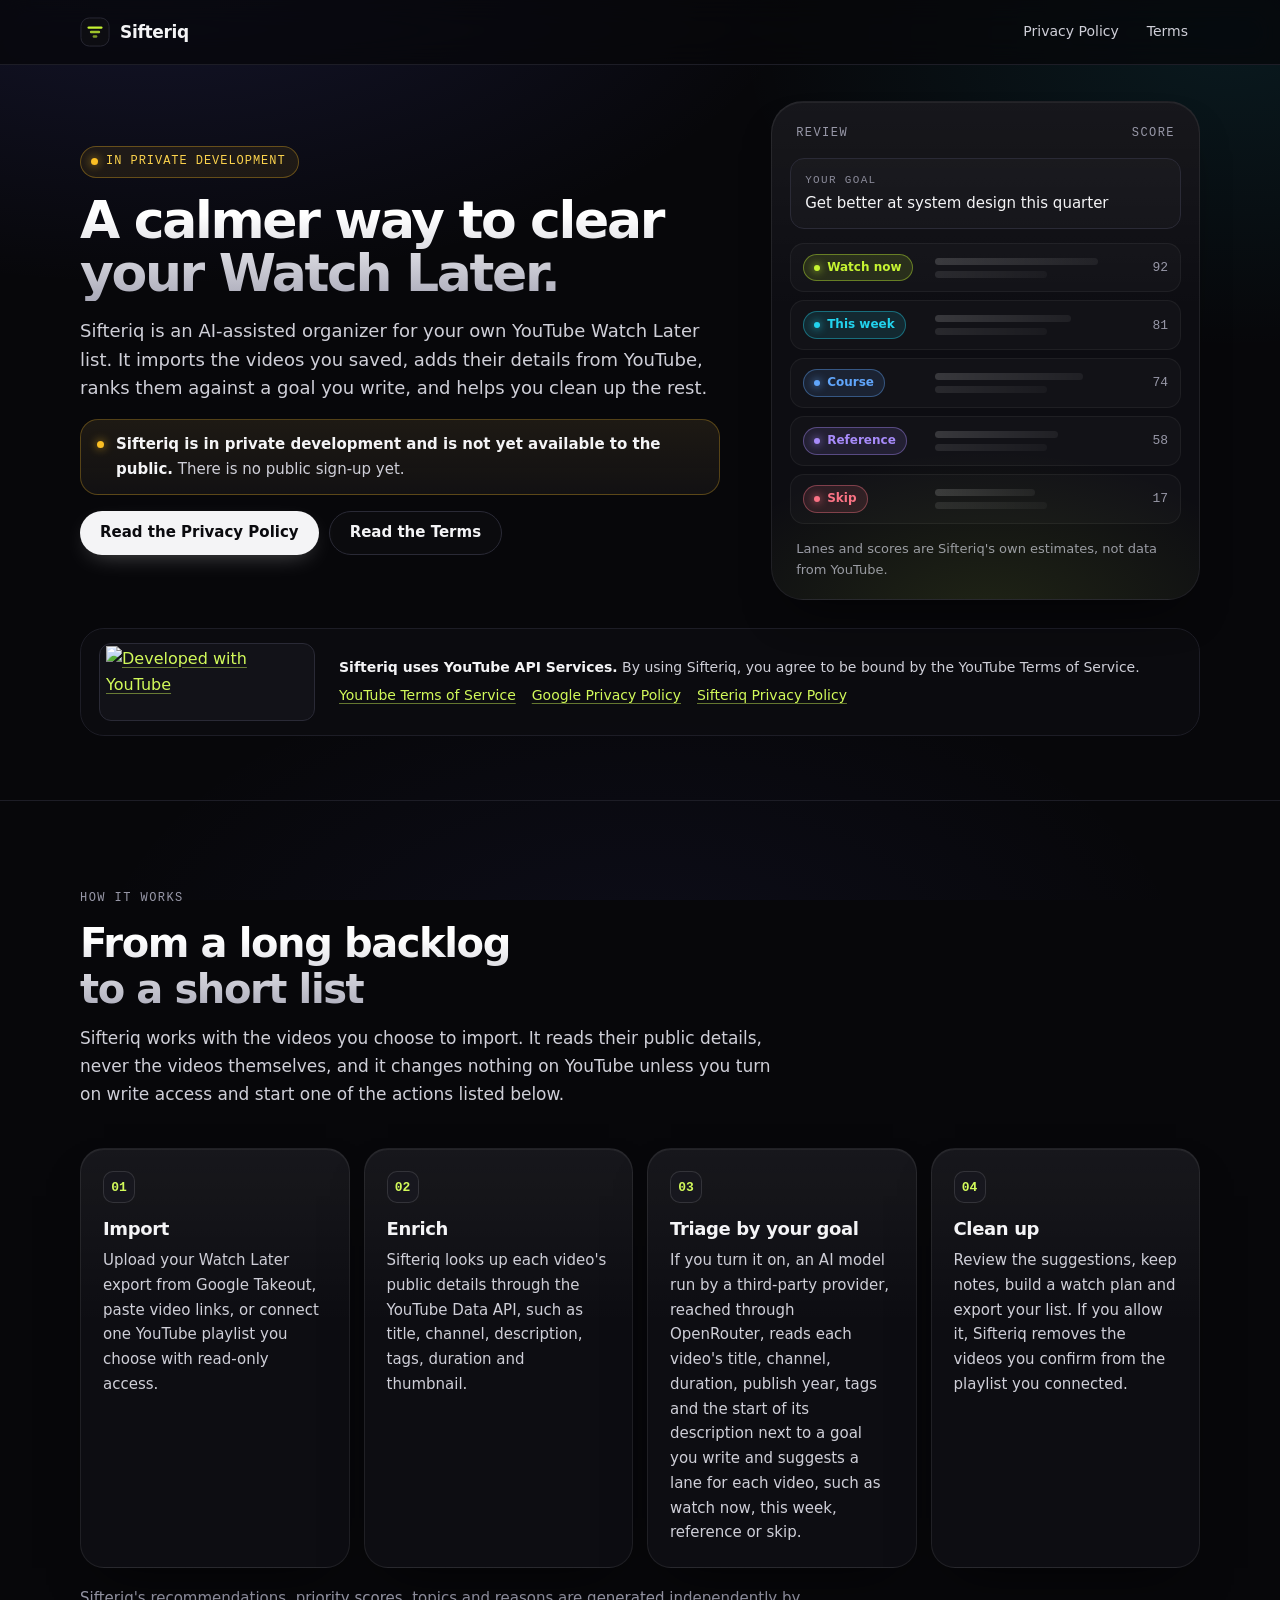
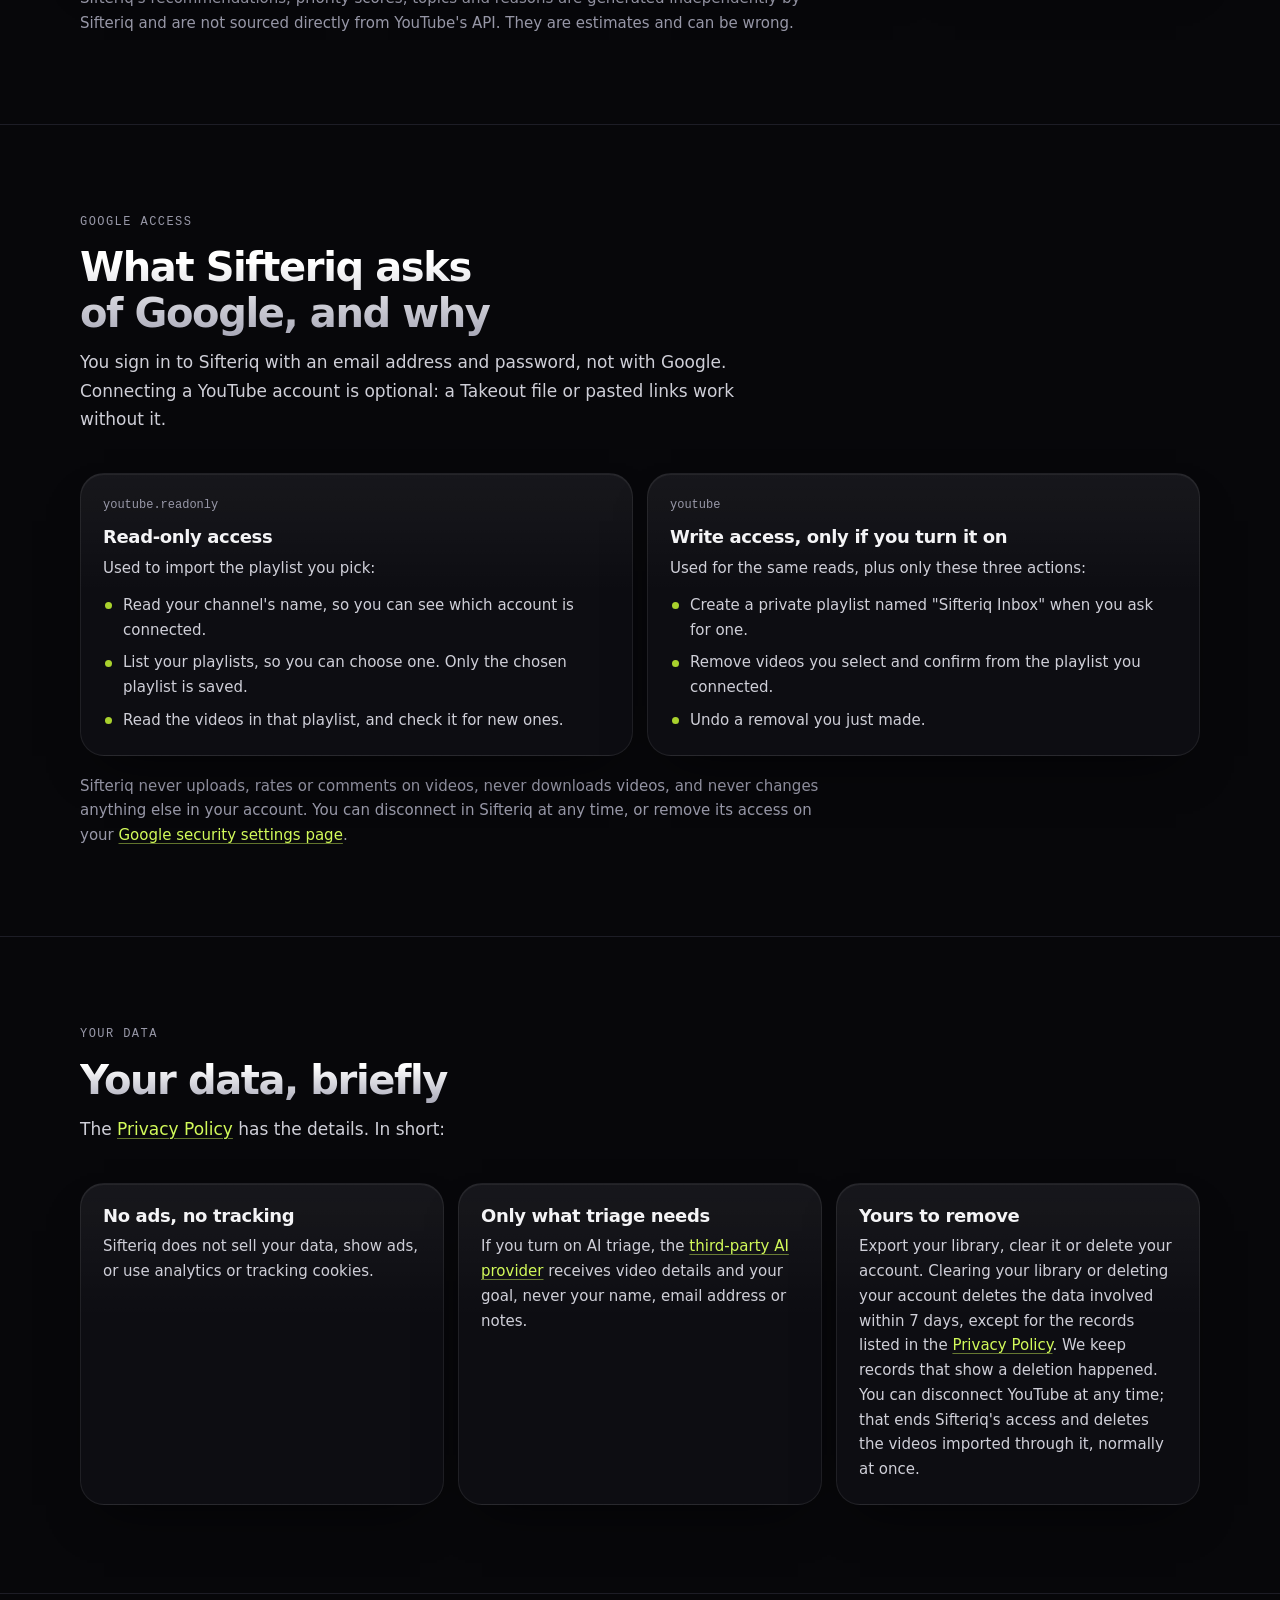
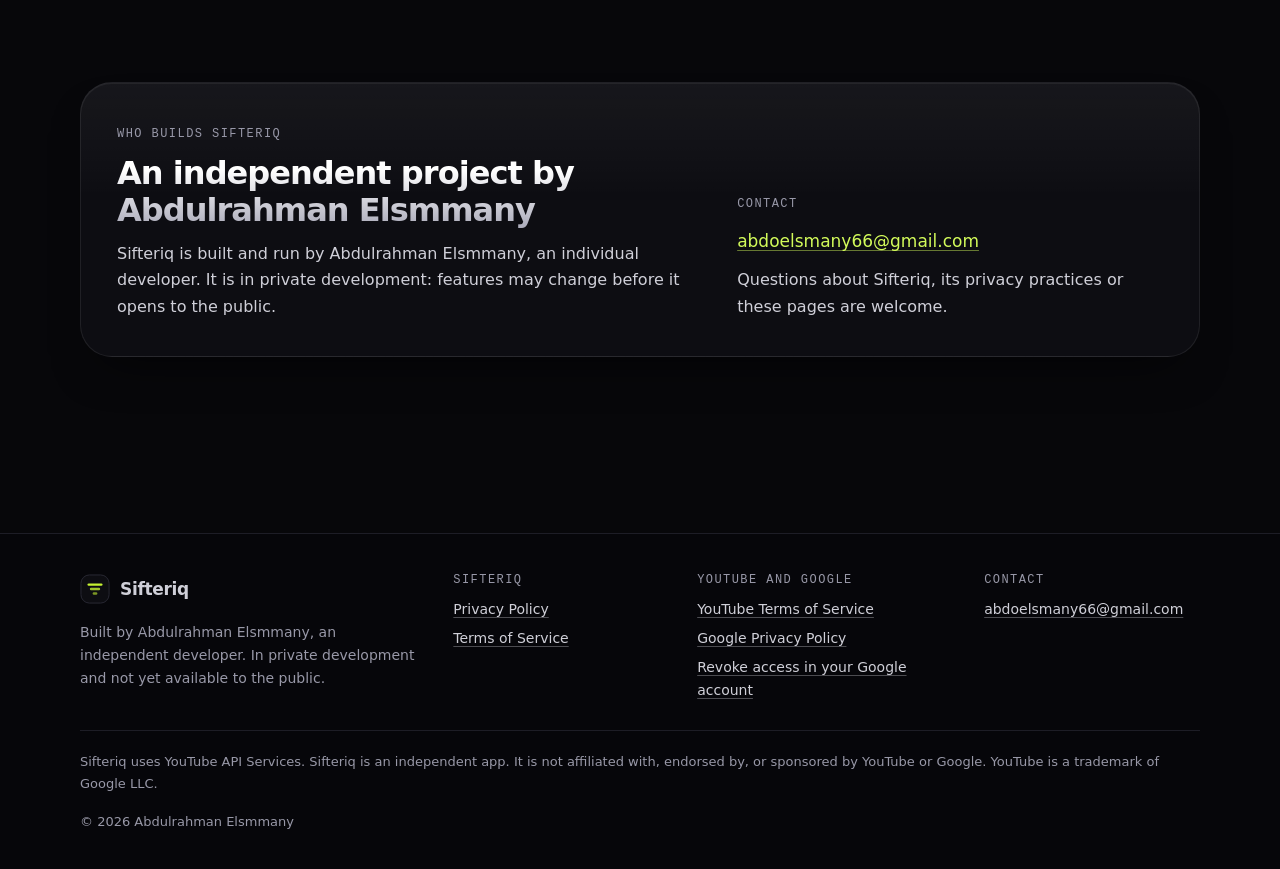
==== index.html @ 2efe9b16 "Add Sifteriq homepage, privacy policy and terms" ====
<!doctype html>
<!-- Not legal advice; reviewed against YouTube API Services Developer Policies on 2026-10-08 -->
<html lang="en">
<head>
  <meta charset="utf-8">
  <meta name="viewport" content="width=device-width, initial-scale=1">
  <meta http-equiv="Content-Security-Policy" content="default-src 'none'; style-src 'self'; img-src 'self' data: https://developers.google.com; base-uri 'none'; form-action 'none'">
  <title>Sifteriq</title>
  <meta name="description" content="Sifteriq is an AI-assisted organizer for your own YouTube Watch Later list. It is in private development and not yet available to the public.">
  <meta name="color-scheme" content="dark">
  <meta name="theme-color" content="#07070a">
  <link rel="canonical" href="https://abdulrahman-elsmmany.github.io/sifteriq-site/">
  <link rel="icon" href="data:image/svg+xml,%3Csvg xmlns='http://www.w3.org/2000/svg' viewBox='0 0 32 32'%3E%3Crect x='1' y='1' width='30' height='30' rx='9' fill='%230d0d12' stroke='%232a2a36'/%3E%3Crect x='8' y='10' width='16' height='2.6' rx='1.3' fill='%23c6f432'/%3E%3Crect x='10.5' y='14.7' width='11' height='2.6' rx='1.3' fill='%23c6f432' fill-opacity='.8'/%3E%3Crect x='13.5' y='19.4' width='5' height='2.6' rx='1.3' fill='%23c6f432' fill-opacity='.6'/%3E%3C/svg%3E">
  <link rel="stylesheet" href="styles.css">
</head>
<body>
  <a class="skip-link" href="#main">Skip to content</a>

  <header class="site-header">
    <div class="wrap">
      <a class="brand" href="./" aria-label="Sifteriq home">
        <svg viewBox="0 0 32 32" aria-hidden="true" focusable="false">
          <rect x="1" y="1" width="30" height="30" rx="9" fill="#0d0d12" stroke="#2a2a36"/>
          <rect x="8" y="10" width="16" height="2.6" rx="1.3" fill="#c6f432"/>
          <rect x="10.5" y="14.7" width="11" height="2.6" rx="1.3" fill="#c6f432" fill-opacity=".8"/>
          <rect x="13.5" y="19.4" width="5" height="2.6" rx="1.3" fill="#c6f432" fill-opacity=".6"/>
        </svg>
        <span class="brand-name">Sifteriq</span>
      </a>
      <nav class="site-nav" aria-label="Main">
        <ul>
          <li><a href="privacy.html">Privacy Policy</a></li>
          <li><a href="terms.html">Terms</a></li>
        </ul>
      </nav>
    </div>
  </header>

  <main id="main">
    <section class="hero" aria-labelledby="hero-title">
      <div class="wrap hero-grid">
        <div class="hero-copy">
          <span class="status-pill"><span class="dot" aria-hidden="true"></span>In private development</span>
          <h1 id="hero-title" class="text-fade">A calmer way to clear your Watch Later.</h1>
          <p class="lead">Sifteriq is an AI-assisted organizer for your own YouTube Watch Later list. It imports the videos you saved, adds their details from YouTube, ranks them against a goal you write, and helps you clean up the rest.</p>
          <div class="callout" role="note">
            <span class="dot" aria-hidden="true"></span>
            <p><strong>Sifteriq is in private development and is not yet available to the public.</strong> There is no public sign-up yet.</p>
          </div>
          <div class="btn-row">
            <a class="btn btn-primary" href="privacy.html">Read the Privacy Policy</a>
            <a class="btn btn-ghost" href="terms.html">Read the Terms</a>
          </div>
        </div>

        <div class="preview glass" role="img" aria-label="Illustration: saved videos sorted into lanes such as Watch now, This week, Course, Reference and Skip, each with a score from Sifteriq.">
          <div class="preview-head">
            <span class="eyebrow">Review</span>
            <span class="eyebrow">Score</span>
          </div>
          <p class="preview-goal">
            <span class="preview-goal-label">Your goal</span>
            <span class="preview-goal-text">Get better at system design this quarter</span>
          </p>
          <ul class="preview-rows">
            <li class="preview-row"><span class="lane lane-now">Watch now</span><span class="bars w-90"><span></span><span></span></span><span class="score">92</span></li>
            <li class="preview-row"><span class="lane lane-week">This week</span><span class="bars w-75"><span></span><span></span></span><span class="score">81</span></li>
            <li class="preview-row"><span class="lane lane-course">Course</span><span class="bars w-82"><span></span><span></span></span><span class="score">74</span></li>
            <li class="preview-row"><span class="lane lane-reference">Reference</span><span class="bars w-68"><span></span><span></span></span><span class="score">58</span></li>
            <li class="preview-row"><span class="lane lane-skip">Skip</span><span class="bars w-55"><span></span><span></span></span><span class="score">17</span></li>
          </ul>
          <p class="preview-note">Lanes and scores are Sifteriq's own estimates, not data from YouTube.</p>
        </div>
      </div>
    </section>

    <section class="attribution" aria-labelledby="attribution-title">
      <div class="wrap">
        <div class="attribution-inner">
          <a class="badge-link" href="https://www.youtube.com/">
            <img src="https://developers.google.com/static/youtube/images/developed-with-youtube-sentence-case-light.png" alt="Developed with YouTube" width="202" height="72" referrerpolicy="no-referrer" decoding="async">
          </a>
          <div class="attribution-copy">
            <h2 id="attribution-title" class="visually-hidden">YouTube API Services</h2>
            <p><strong>Sifteriq uses YouTube API Services.</strong> By using Sifteriq, you agree to be bound by the YouTube Terms of Service.</p>
            <ul class="attribution-links">
              <li><a href="https://www.youtube.com/t/terms">YouTube Terms of Service</a></li>
              <li><a href="http://www.google.com/policies/privacy">Google Privacy Policy</a></li>
              <li><a href="privacy.html">Sifteriq Privacy Policy</a></li>
            </ul>
          </div>
        </div>
      </div>
    </section>

    <section class="section" id="how" aria-labelledby="how-title">
      <div class="wrap">
        <div class="section-head">
          <span class="eyebrow">How it works</span>
          <h2 id="how-title" class="text-fade">From a long backlog to a short list</h2>
          <p>Sifteriq works with the videos you choose to import. It reads their public details, never the videos themselves, and it changes nothing on YouTube unless you turn on write access and start one of the actions listed below.</p>
        </div>
        <ol class="grid-4">
          <li class="card glass">
            <span class="step-num" aria-hidden="true">01</span>
            <h3>Import</h3>
            <p>Upload your Watch Later export from Google Takeout, paste video links, or connect one YouTube playlist you choose with read-only access.</p>
          </li>
          <li class="card glass">
            <span class="step-num" aria-hidden="true">02</span>
            <h3>Enrich</h3>
            <p>Sifteriq looks up each video's public details through the YouTube Data API, such as title, channel, description, tags, duration and thumbnail.</p>
          </li>
          <li class="card glass">
            <span class="step-num" aria-hidden="true">03</span>
            <h3>Triage by your goal</h3>
            <p>If you turn it on, an AI model run by a third-party provider, reached through OpenRouter, reads each video's title, channel, duration, publish year, tags and the start of its description next to a goal you write and suggests a lane for each video, such as watch now, this week, reference or skip.</p>
          </li>
          <li class="card glass">
            <span class="step-num" aria-hidden="true">04</span>
            <h3>Clean up</h3>
            <p>Review the suggestions, keep notes, build a watch plan and export your list. If you allow it, Sifteriq removes the videos you confirm from the playlist you connected.</p>
          </li>
        </ol>
        <p class="note">Sifteriq's recommendations, priority scores, topics and reasons are generated independently by Sifteriq and are not sourced directly from YouTube's API. They are estimates and can be wrong.</p>
      </div>
    </section>

    <section class="section" id="google" aria-labelledby="google-title">
      <div class="wrap">
        <div class="section-head">
          <span class="eyebrow">Google access</span>
          <h2 id="google-title" class="text-fade">What Sifteriq asks of Google, and why</h2>
          <p>You sign in to Sifteriq with an email address and password, not with Google. Connecting a YouTube account is optional: a Takeout file or pasted links work without it.</p>
        </div>
        <ul class="grid-2">
          <li class="card glass">
            <span class="scope">youtube.readonly</span>
            <h3>Read-only access</h3>
            <p>Used to import the playlist you pick:</p>
            <ul class="tick-list">
              <li>Read your channel's name, so you can see which account is connected.</li>
              <li>List your playlists, so you can choose one. Only the chosen playlist is saved.</li>
              <li>Read the videos in that playlist, and check it for new ones.</li>
            </ul>
          </li>
          <li class="card glass">
            <span class="scope">youtube</span>
            <h3>Write access, only if you turn it on</h3>
            <p>Used for the same reads, plus only these three actions:</p>
            <ul class="tick-list">
              <li>Create a private playlist named "Sifteriq Inbox" when you ask for one.</li>
              <li>Remove videos you select and confirm from the playlist you connected.</li>
              <li>Undo a removal you just made.</li>
            </ul>
          </li>
        </ul>
        <p class="note">Sifteriq never uploads, rates or comments on videos, never downloads videos, and never changes anything else in your account. You can disconnect in Sifteriq at any time, or remove its access on your <a href="https://security.google.com/settings/security/permissions">Google security settings page</a>.</p>
      </div>
    </section>

    <section class="section" id="data" aria-labelledby="data-title">
      <div class="wrap">
        <div class="section-head">
          <span class="eyebrow">Your data</span>
          <h2 id="data-title" class="text-fade">Your data, briefly</h2>
          <p>The <a href="privacy.html">Privacy Policy</a> has the details. In short:</p>
        </div>
        <ul class="grid-3">
          <li class="card glass">
            <h3>No ads, no tracking</h3>
            <p>Sifteriq does not sell your data, show ads, or use analytics or tracking cookies.</p>
          </li>
          <li class="card glass">
            <h3>Only what triage needs</h3>
            <p>If you turn on AI triage, the <a href="privacy.html#ai">third-party AI provider</a> receives video details and your goal, never your name, email address or notes.</p>
          </li>
          <li class="card glass">
            <h3>Yours to remove</h3>
            <p>Export your library, clear it or delete your account. Clearing your library or deleting your account deletes the data involved within 7 days, except for the records listed in the <a href="privacy.html#delete">Privacy Policy</a>. We keep records that show a deletion happened. You can disconnect YouTube at any time; that ends Sifteriq's access and deletes the videos imported through it, normally at once.</p>
          </li>
        </ul>
      </div>
    </section>

    <section class="section" id="about" aria-labelledby="about-title">
      <div class="wrap">
        <div class="about glass">
          <div>
            <span class="eyebrow">Who builds Sifteriq</span>
            <h2 id="about-title" class="text-fade">An independent project by Abdulrahman Elsmmany</h2>
            <p>Sifteriq is built and run by Abdulrahman Elsmmany, an individual developer. It is in private development: features may change before it opens to the public.</p>
          </div>
          <div>
            <p class="eyebrow">Contact</p>
            <p class="contact-line"><a href="mailto:abdoelsmany66@gmail.com">abdoelsmany66@gmail.com</a></p>
            <p>Questions about Sifteriq, its privacy practices or these pages are welcome.</p>
          </div>
        </div>
      </div>
    </section>
  </main>

  <footer class="site-footer">
    <div class="wrap">
      <div class="footer-grid">
        <div class="footer-brand">
          <a class="brand" href="./">
            <svg viewBox="0 0 32 32" aria-hidden="true" focusable="false">
              <rect x="1" y="1" width="30" height="30" rx="9" fill="#0d0d12" stroke="#2a2a36"/>
              <rect x="8" y="10" width="16" height="2.6" rx="1.3" fill="#c6f432"/>
              <rect x="10.5" y="14.7" width="11" height="2.6" rx="1.3" fill="#c6f432" fill-opacity=".8"/>
              <rect x="13.5" y="19.4" width="5" height="2.6" rx="1.3" fill="#c6f432" fill-opacity=".6"/>
            </svg>
            <span>Sifteriq</span>
          </a>
          <p>Built by Abdulrahman Elsmmany, an independent developer. In private development and not yet available to the public.</p>
        </div>
        <nav aria-labelledby="footer-sifteriq">
          <h2 id="footer-sifteriq">Sifteriq</h2>
          <ul>
            <li><a href="privacy.html">Privacy Policy</a></li>
            <li><a href="terms.html">Terms of Service</a></li>
          </ul>
        </nav>
        <nav aria-labelledby="footer-youtube">
          <h2 id="footer-youtube">YouTube and Google</h2>
          <ul>
            <li><a href="https://www.youtube.com/t/terms">YouTube Terms of Service</a></li>
            <li><a href="http://www.google.com/policies/privacy">Google Privacy Policy</a></li>
            <li><a href="https://security.google.com/settings/security/permissions">Revoke access in your Google account</a></li>
          </ul>
        </nav>
        <div>
          <h2>Contact</h2>
          <ul>
            <li><a href="mailto:abdoelsmany66@gmail.com">abdoelsmany66@gmail.com</a></li>
          </ul>
        </div>
      </div>
      <div class="footer-legal">
        <p>Sifteriq uses YouTube API Services. Sifteriq is an independent app. It is not affiliated with, endorsed by, or sponsored by YouTube or Google. YouTube is a trademark of Google LLC.</p>
        <p>&copy; 2026 Abdulrahman Elsmmany</p>
      </div>
    </div>
  </footer>
</body>
</html>
---- styles.css ----
/*
  Sifteriq public site. Dark only, matching the app's Obsidian visual system
  (docs/design/SIFTERIQ_VISUAL_SYSTEM.md in the app repo).
  System fonts only, so the site makes no third-party font requests.
*/

:root {
  color-scheme: dark;

  --bg: #07070a;
  --card: #0d0d12;
  --popover: #121218;
  --raised: #17171e;
  --hover: #1c1c25;

  --ink: #f4f4f6;
  --text: #cfcfd8;
  --muted: #9898a8;
  --faint: #8a8a99;

  --border: #1d1d26;
  --border-strong: #2a2a36;
  --edge: rgba(255, 255, 255, 0.08);
  --edge-strong: rgba(255, 255, 255, 0.12);

  --volt: #c6f432;
  --volt-text: #d2fa5a;
  --amber: #fbbf24;
  --cyan: #22d3ee;
  --cyan-text: #67e8f9;
  --blue: #60a5fa;
  --violet: #a78bfa;
  --pink: #f472b6;
  --rose: #fb7185;

  --radius-pill: 999px;
  --radius-input: 14px;
  --radius-tile: 18px;
  --radius-card: 24px;
  --radius-hero: 32px;

  --font-sans: ui-sans-serif, system-ui, -apple-system, "Segoe UI", Roboto, "Helvetica Neue", Arial, sans-serif;
  --font-mono: ui-monospace, "SF Mono", "Cascadia Mono", "Cascadia Code", Menlo, Consolas, "Liberation Mono", monospace;

  --gutter: clamp(16px, 4vw, 32px);
  --header-h: 64px;
  --shadow-card: inset 0 1px 0 rgba(255, 255, 255, 0.06), 0 24px 48px -24px rgba(0, 0, 0, 0.7);
}

*,
*::before,
*::after {
  box-sizing: border-box;
}

html {
  background: var(--bg);
  -webkit-text-size-adjust: 100%;
  text-size-adjust: 100%;
  scroll-padding-top: calc(var(--header-h) + 24px);
}

/* body stays transparent: an opaque body background would paint over the
   ambient light below, which sits at z-index -1 behind body's own box. */
body {
  margin: 0;
  min-height: 100vh;
  color: var(--text);
  font-family: var(--font-sans);
  font-size: 1rem;
  line-height: 1.65;
  overflow-x: hidden;
  overflow-wrap: break-word;
  -webkit-font-smoothing: antialiased;
  -moz-osx-font-smoothing: grayscale;
}

/* Still ambient light, as in the app's workspace atmosphere. It never moves. */
body::before {
  content: "";
  position: fixed;
  inset: 0;
  z-index: -1;
  pointer-events: none;
  background:
    radial-gradient(60rem 32rem at 12% -8%, rgba(99, 102, 241, 0.16), transparent 70%),
    radial-gradient(44rem 28rem at 96% 4%, rgba(34, 211, 238, 0.09), transparent 70%),
    radial-gradient(50rem 30rem at 50% 110%, rgba(99, 102, 241, 0.07), transparent 70%),
    var(--bg);
}

img,
svg {
  display: block;
  max-width: 100%;
}

a {
  color: var(--volt-text);
  text-decoration: underline;
  text-decoration-thickness: 1px;
  text-underline-offset: 3px;
  text-decoration-color: rgba(210, 250, 90, 0.45);
  overflow-wrap: anywhere;
}

a:hover {
  text-decoration-color: currentColor;
}

:focus-visible {
  outline: 2px solid var(--volt);
  outline-offset: 3px;
  border-radius: 6px;
}

h1,
h2,
h3,
h4 {
  color: var(--ink);
  font-weight: 600;
  line-height: 1.15;
  margin: 0;
  text-wrap: balance;
}

p,
ul,
ol,
dl {
  margin: 0;
}

p + p,
p + ul,
ul + p,
p + ol,
ol + p {
  margin-top: 0.85em;
}

code {
  font-family: var(--font-mono);
  font-size: 0.86em;
  color: var(--ink);
  background: var(--raised);
  border: 1px solid var(--border-strong);
  border-radius: 6px;
  padding: 0.05em 0.4em;
  overflow-wrap: anywhere;
}

strong {
  color: var(--ink);
  font-weight: 600;
}

.wrap {
  width: min(100% - 2 * var(--gutter), 1120px);
  margin-inline: auto;
}

.visually-hidden {
  position: absolute !important;
  width: 1px;
  height: 1px;
  padding: 0;
  margin: -1px;
  overflow: hidden;
  clip: rect(0 0 0 0);
  white-space: nowrap;
  border: 0;
}

.skip-link {
  position: absolute;
  left: var(--gutter);
  top: -100px;
  z-index: 100;
  padding: 10px 16px;
  border-radius: var(--radius-pill);
  background: var(--ink);
  color: var(--bg);
  font-weight: 600;
  text-decoration: none;
}

.skip-link:focus {
  top: 12px;
}

/* ---------- Header ---------- */

.site-header {
  position: sticky;
  top: 0;
  z-index: 50;
  background: rgba(7, 7, 10, 0.78);
  -webkit-backdrop-filter: blur(14px) saturate(140%);
  backdrop-filter: blur(14px) saturate(140%);
  border-bottom: 1px solid var(--border);
}

.site-header .wrap {
  display: flex;
  align-items: center;
  justify-content: space-between;
  gap: 12px;
  min-height: var(--header-h);
}

.brand {
  display: inline-flex;
  align-items: center;
  gap: 10px;
  color: var(--ink);
  font-weight: 600;
  font-size: 1.0625rem;
  letter-spacing: -0.02em;
  text-decoration: none;
  flex-shrink: 0;
}

.brand svg {
  width: 30px;
  height: 30px;
}

.site-nav ul {
  display: flex;
  align-items: center;
  gap: 4px;
  list-style: none;
  padding: 0;
}

.site-nav a {
  display: inline-flex;
  align-items: center;
  min-height: 40px;
  padding: 0 12px;
  border-radius: var(--radius-pill);
  color: var(--text);
  font-size: 0.875rem;
  font-weight: 500;
  text-decoration: none;
  white-space: nowrap;
  overflow-wrap: normal;
}

.site-nav a:hover {
  color: var(--ink);
  background: var(--raised);
}

.site-nav a[aria-current="page"] {
  color: var(--ink);
  background: var(--raised);
  box-shadow: inset 0 0 0 1px var(--edge-strong);
}

@media (max-width: 380px) {
  .brand-name {
    font-size: 1rem;
  }

  .site-nav a {
    padding: 0 9px;
    font-size: 0.8125rem;
  }
}

/* ---------- Shared pieces ---------- */

.eyebrow {
  font-family: var(--font-mono);
  font-size: 0.75rem;
  font-weight: 500;
  letter-spacing: 0.12em;
  text-transform: uppercase;
  color: var(--muted);
}

.text-fade {
  background: linear-gradient(180deg, #ffffff 20%, #a9a9b8 100%);
  -webkit-background-clip: text;
  background-clip: text;
  color: transparent;
}

.glass {
  position: relative;
  background:
    linear-gradient(180deg, rgba(255, 255, 255, 0.045), rgba(255, 255, 255, 0) 42%),
    var(--card);
  border: 1px solid var(--edge);
  border-radius: var(--radius-card);
  box-shadow: var(--shadow-card);
}

.status-pill {
  display: inline-flex;
  align-items: center;
  gap: 8px;
  padding: 5px 12px 5px 10px;
  border-radius: var(--radius-pill);
  border: 1px solid rgba(251, 191, 36, 0.32);
  background: rgba(251, 191, 36, 0.08);
  color: #fcd34d;
  font-family: var(--font-mono);
  font-size: 0.75rem;
  font-weight: 500;
  letter-spacing: 0.08em;
  text-transform: uppercase;
}

.dot {
  width: 7px;
  height: 7px;
  border-radius: 50%;
  background: var(--amber);
  box-shadow: 0 0 10px rgba(251, 191, 36, 0.8);
  flex-shrink: 0;
}

@media (prefers-reduced-motion: no-preference) {
  .dot {
    animation: pulse 2.6s ease-in-out infinite;
  }
}

@keyframes pulse {
  0%,
  100% {
    opacity: 1;
  }
  50% {
    opacity: 0.45;
  }
}

.btn-row {
  display: flex;
  flex-wrap: wrap;
  gap: 10px;
}

.btn {
  display: inline-flex;
  align-items: center;
  justify-content: center;
  gap: 8px;
  min-height: 44px;
  padding: 0 20px;
  border-radius: var(--radius-pill);
  font-size: 0.9375rem;
  font-weight: 600;
  text-decoration: none;
  white-space: nowrap;
  overflow-wrap: normal;
  transition: background-color 160ms ease, box-shadow 160ms ease, transform 120ms ease;
}

.btn:active {
  transform: scale(0.97);
}

.btn-primary {
  background: var(--ink);
  color: #0a0a0e;
  box-shadow: 0 8px 24px -10px rgba(255, 255, 255, 0.35);
}

.btn-primary:hover {
  background: #ffffff;
}

.btn-ghost {
  color: var(--ink);
  border: 1px solid var(--border-strong);
  background: rgba(255, 255, 255, 0.02);
}

.btn-ghost:hover {
  background: var(--raised);
  border-color: #3a3a48;
}

.launch {
  display: inline-flex;
  align-items: center;
  vertical-align: 0.12em;
  /* The HTML puts a real space after each label, so copied or extracted text
     does not run "At launch" into the next word; this margin only tops it up. */
  margin-right: 2px;
  padding: 1px 8px;
  border-radius: var(--radius-pill);
  border: 1px solid rgba(34, 211, 238, 0.38);
  background: rgba(34, 211, 238, 0.09);
  color: var(--cyan-text);
  font-family: var(--font-mono);
  font-size: 0.6875rem;
  font-weight: 600;
  letter-spacing: 0.08em;
  line-height: 1.6;
  text-transform: uppercase;
  white-space: nowrap;
}

.callout {
  display: grid;
  grid-template-columns: auto 1fr;
  gap: 4px 12px;
  align-items: start;
  padding: 16px 18px;
  border-radius: var(--radius-tile);
  border: 1px solid rgba(251, 191, 36, 0.28);
  background:
    linear-gradient(180deg, rgba(251, 191, 36, 0.07), rgba(251, 191, 36, 0.02)),
    var(--card);
  color: var(--text);
}

.callout .dot {
  margin-top: 0.62em;
}

.callout p + p {
  margin-top: 0.5em;
}

.callout-title {
  color: var(--ink);
  font-weight: 600;
}

/* ---------- Home ---------- */

.hero {
  padding-block: clamp(28px, 5vw, 36px) clamp(20px, 3vw, 28px);
}

.hero-grid {
  display: grid;
  gap: 32px;
  align-items: center;
}

.hero-copy {
  display: flex;
  flex-direction: column;
  align-items: flex-start;
  gap: 16px;
}

.hero h1 {
  font-size: clamp(2.25rem, 1.4rem + 3vw, 3.25rem);
  letter-spacing: -0.045em;
  line-height: 1.03;
}

.lead {
  font-size: clamp(1.0625rem, 1rem + 0.25vw, 1.125rem);
  line-height: 1.6;
  color: var(--text);
  max-width: 40rem;
}

.hero .callout {
  max-width: 40rem;
  padding: 12px 16px;
  font-size: 0.9375rem;
}

.preview {
  padding: 18px;
  border-radius: var(--radius-hero);
  overflow: hidden;
}

.preview::after {
  content: "";
  position: absolute;
  inset: auto -20% -40% -20%;
  height: 70%;
  background: radial-gradient(closest-side, rgba(198, 244, 50, 0.1), transparent);
  pointer-events: none;
}

.preview-head {
  display: flex;
  justify-content: space-between;
  align-items: center;
  gap: 12px;
  padding: 4px 6px 14px;
}

.preview-goal {
  margin: 0 0 14px;
  padding: 12px 14px;
  border-radius: var(--radius-input);
  border: 1px solid var(--border-strong);
  background: rgba(255, 255, 255, 0.02);
}

.preview-goal-label {
  display: block;
  font-family: var(--font-mono);
  font-size: 0.6875rem;
  letter-spacing: 0.12em;
  text-transform: uppercase;
  color: var(--faint);
}

.preview-goal-text {
  display: block;
  margin-top: 2px;
  color: var(--ink);
  font-size: 0.9375rem;
}

.preview-rows {
  display: grid;
  gap: 8px;
  list-style: none;
  margin: 0;
  padding: 0;
}

.preview-row {
  display: grid;
  grid-template-columns: 7.5rem 1fr 2.5rem;
  align-items: center;
  gap: 12px;
  padding: 10px 12px;
  border-radius: 14px;
  background: rgba(255, 255, 255, 0.025);
  border: 1px solid rgba(255, 255, 255, 0.05);
}

.lane {
  --lane: var(--muted);
  display: inline-flex;
  align-items: center;
  gap: 7px;
  justify-self: start;
  padding: 3px 10px;
  border-radius: var(--radius-pill);
  border: 1px solid var(--edge-strong);
  background: rgba(255, 255, 255, 0.04);
  border-color: color-mix(in oklab, var(--lane) 40%, transparent);
  background: color-mix(in oklab, var(--lane) 12%, transparent);
  color: var(--lane);
  font-size: 0.75rem;
  font-weight: 600;
  white-space: nowrap;
}

.lane::before {
  content: "";
  width: 6px;
  height: 6px;
  border-radius: 50%;
  background: var(--lane);
  box-shadow: 0 0 8px var(--lane);
}

.lane-now { --lane: var(--volt); }
.lane-week { --lane: var(--cyan); }
.lane-course { --lane: var(--blue); }
.lane-reference { --lane: var(--violet); }
.lane-fun { --lane: var(--pink); }
.lane-skip { --lane: var(--rose); }

.bars {
  display: grid;
  gap: 6px;
}

.bars span {
  display: block;
  height: 7px;
  border-radius: 4px;
  background: linear-gradient(90deg, rgba(255, 255, 255, 0.16), rgba(255, 255, 255, 0.06));
}

.bars span:nth-child(2) {
  width: 62%;
  opacity: 0.6;
}

.w-90 span:first-child { width: 90%; }
.w-75 span:first-child { width: 75%; }
.w-82 span:first-child { width: 82%; }
.w-68 span:first-child { width: 68%; }
.w-55 span:first-child { width: 55%; }

.score {
  justify-self: end;
  font-family: var(--font-mono);
  font-size: 0.8125rem;
  font-variant-numeric: tabular-nums;
  color: var(--muted);
}

.preview-note {
  margin-top: 14px;
  padding: 0 6px;
  font-size: 0.8125rem;
  color: var(--muted);
}

/* The attribution band: YouTube branding sits here, apart from the hero. */
.attribution {
  padding-block: 0 clamp(40px, 6vw, 64px);
}

.attribution-inner {
  display: flex;
  flex-wrap: wrap;
  align-items: center;
  gap: 14px 24px;
  padding: 14px 18px;
  border-radius: var(--radius-card);
  border: 1px solid var(--border);
  background: rgba(13, 13, 18, 0.7);
}

.badge-link {
  display: inline-flex;
  align-items: center;
  padding: 2px 6px;
  border-radius: 12px;
  border: 1px solid var(--border-strong);
  background: var(--popover);
  flex-shrink: 0;
}

/* The badge PNG is mostly transparent padding: at 72px tall its wording is
   about 17px high, the smallest size that stays clearly legible. */
.badge-link img {
  height: 72px;
  width: auto;
}

.attribution-copy {
  flex: 1 1 16rem;
  font-size: 0.875rem;
  color: var(--text);
}

.attribution-links {
  display: flex;
  flex-wrap: wrap;
  gap: 4px 16px;
  margin-top: 4px;
  list-style: none;
  padding: 0;
}

.section {
  padding-block: clamp(48px, 8vw, 88px);
  border-top: 1px solid var(--border);
}

.section-head {
  display: grid;
  gap: 12px;
  max-width: 44rem;
  margin-bottom: clamp(24px, 4vw, 40px);
}

.section-head h2 {
  font-size: clamp(1.75rem, 1.3rem + 1.8vw, 2.5rem);
  letter-spacing: -0.035em;
}

.section-head p {
  color: var(--text);
  font-size: 1.0625rem;
}

.grid-4,
.grid-3,
.grid-2 {
  display: grid;
  gap: 14px;
  list-style: none;
  padding: 0;
}

.card {
  padding: 22px;
}

.card h3 {
  font-size: 1.125rem;
  letter-spacing: -0.02em;
  margin-bottom: 8px;
}

.card p,
.card li {
  font-size: 0.9375rem;
  color: var(--text);
}

.step-num {
  display: inline-flex;
  align-items: center;
  justify-content: center;
  width: 32px;
  height: 32px;
  margin-bottom: 16px;
  border-radius: 10px;
  border: 1px solid var(--edge-strong);
  background: var(--raised);
  color: var(--volt-text);
  font-family: var(--font-mono);
  font-size: 0.8125rem;
  font-weight: 600;
}

.scope {
  display: block;
  margin-bottom: 12px;
  font-family: var(--font-mono);
  font-size: 0.75rem;
  color: var(--muted);
  overflow-wrap: anywhere;
}

.tick-list {
  display: grid;
  gap: 8px;
  list-style: none;
  padding: 0;
  margin-top: 12px;
}

.tick-list li {
  position: relative;
  padding-left: 20px;
}

.tick-list li::before {
  content: "";
  position: absolute;
  left: 2px;
  top: 0.62em;
  width: 7px;
  height: 7px;
  border-radius: 50%;
  background: var(--volt);
  opacity: 0.85;
}

.note {
  margin-top: 18px;
  font-size: 0.9375rem;
  color: var(--muted);
  max-width: 48rem;
}

.about {
  display: grid;
  gap: 24px;
  padding: clamp(22px, 4vw, 36px);
  border-radius: var(--radius-hero);
}

.about h2 {
  font-size: clamp(1.5rem, 1.2rem + 1.2vw, 2rem);
  letter-spacing: -0.03em;
  margin-top: 10px;
}

.about p {
  margin-top: 12px;
  max-width: 40rem;
}

.contact-line {
  font-size: 1.0625rem;
}

/* ---------- Footer ---------- */

.site-footer {
  margin-top: clamp(48px, 8vw, 88px);
  border-top: 1px solid var(--border);
  background: rgba(7, 7, 10, 0.6);
  font-size: 0.875rem;
}

.footer-grid {
  display: grid;
  gap: 28px;
  padding-block: 40px 28px;
}

.footer-grid h2 {
  font-family: var(--font-mono);
  font-size: 0.75rem;
  font-weight: 500;
  letter-spacing: 0.12em;
  text-transform: uppercase;
  color: var(--muted);
  margin-bottom: 10px;
}

.footer-grid ul {
  display: grid;
  gap: 6px;
  list-style: none;
  padding: 0;
}

.footer-grid a {
  color: var(--text);
  text-decoration-color: rgba(207, 207, 216, 0.35);
}

.footer-grid a:hover {
  color: var(--ink);
}

.footer-brand p {
  margin-top: 10px;
  color: var(--muted);
  max-width: 22rem;
}

.footer-legal {
  display: grid;
  gap: 6px;
  padding-block: 20px 36px;
  border-top: 1px solid var(--border);
  color: var(--muted);
  font-size: 0.8125rem;
}

/* ---------- Legal pages ---------- */

.doc {
  padding-block: clamp(28px, 5vw, 56px) 0;
}

.doc-layout {
  display: grid;
  gap: 28px;
}

.doc-head {
  display: grid;
  gap: 12px;
  margin-bottom: 24px;
}

.doc-head h1 {
  font-size: clamp(2.25rem, 1.6rem + 2.6vw, 3.25rem);
  letter-spacing: -0.045em;
}

.doc-meta {
  display: flex;
  flex-wrap: wrap;
  gap: 4px 18px;
  color: var(--muted);
  font-size: 0.9375rem;
}

.doc-meta strong {
  color: var(--text);
  font-weight: 500;
}

.summary {
  margin-top: 20px;
  padding: 20px 22px;
}

.summary h2 {
  font-size: 1.125rem;
  letter-spacing: -0.02em;
  margin-bottom: 10px;
}

.toc {
  padding: 18px 18px 14px;
  border-radius: var(--radius-tile);
  border: 1px solid var(--border);
  background: rgba(13, 13, 18, 0.72);
  font-size: 0.875rem;
}

.toc h2 {
  font-family: var(--font-mono);
  font-size: 0.75rem;
  font-weight: 500;
  letter-spacing: 0.12em;
  text-transform: uppercase;
  color: var(--muted);
  margin-bottom: 8px;
}

.toc ol {
  list-style: none;
  padding: 0;
  display: grid;
  gap: 2px;
}

.toc ol ol {
  margin: 2px 0 4px 12px;
  padding-left: 10px;
  border-left: 1px solid var(--border-strong);
}

.toc a {
  display: block;
  padding: 5px 8px;
  border-radius: 8px;
  color: var(--text);
  text-decoration: none;
  line-height: 1.35;
}

.toc a:hover {
  background: var(--raised);
  color: var(--ink);
}

.prose {
  min-width: 0;
  max-width: 46rem;
}

.prose > section {
  padding-top: 36px;
  margin-top: 36px;
  border-top: 1px solid var(--border);
}

.prose > section:first-of-type {
  margin-top: 0;
  padding-top: 0;
  border-top: 0;
}

.doc-layout {
  margin-top: 36px;
}

.prose h2 {
  font-size: clamp(1.375rem, 1.2rem + 0.8vw, 1.75rem);
  letter-spacing: -0.03em;
  margin-bottom: 14px;
  scroll-margin-top: calc(var(--header-h) + 20px);
}

.prose h3 {
  font-size: 1.125rem;
  letter-spacing: -0.015em;
  margin: 28px 0 10px;
  scroll-margin-top: calc(var(--header-h) + 20px);
}

.prose ul,
.prose ol {
  padding-left: 1.25rem;
  display: grid;
  gap: 6px;
}

.prose li::marker {
  color: var(--faint);
}

.prose li > ul {
  margin-block: 6px;
}

.prose ul + p,
.prose p + ul,
.prose ol + p,
.prose p + ol,
.prose .table-wrap + p,
.prose p + .table-wrap,
.prose ul + .table-wrap {
  margin-top: 14px;
}

.prose .callout + p,
.prose p + .callout,
.prose ul + .callout {
  margin-top: 16px;
}

/* One heading groups every YouTube-required item, so screenshots can show it whole. */
.yt-group {
  padding: clamp(18px, 3vw, 28px);
  border-radius: var(--radius-card);
  border: 1px solid var(--edge-strong);
  background:
    linear-gradient(180deg, rgba(255, 255, 255, 0.04), rgba(255, 255, 255, 0) 30%),
    var(--card);
  box-shadow: var(--shadow-card);
}

.prose > section.yt-group {
  margin-top: 36px;
  padding-top: clamp(18px, 3vw, 28px);
  border-top: 1px solid var(--edge-strong);
}

.yt-group > .eyebrow {
  display: block;
  margin-bottom: 8px;
}

.yt-group > h3:first-of-type {
  margin-top: 20px;
}

.key-link {
  display: block;
  margin-top: 10px;
  padding: 12px 14px;
  border-radius: var(--radius-input);
  border: 1px solid var(--border-strong);
  background: var(--popover);
  font-size: 0.9375rem;
}

.key-link .eyebrow {
  display: block;
  margin-bottom: 2px;
}

/* Tables stack into labelled rows on narrow screens. */
.table-wrap {
  border: 1px solid var(--border);
  border-radius: var(--radius-tile);
  overflow: hidden;
  background: rgba(13, 13, 18, 0.6);
}

.table-wrap table {
  width: 100%;
  border-collapse: collapse;
  font-size: 0.9375rem;
}

.table-wrap caption {
  text-align: left;
  padding: 12px 14px 0;
  color: var(--muted);
  font-size: 0.8125rem;
}

.table-wrap th,
.table-wrap td {
  text-align: left;
  vertical-align: top;
  padding: 12px 14px;
  border-top: 1px solid var(--border);
}

.table-wrap thead th {
  border-top: 0;
  font-family: var(--font-mono);
  font-size: 0.6875rem;
  font-weight: 500;
  letter-spacing: 0.1em;
  text-transform: uppercase;
  color: var(--muted);
  background: rgba(255, 255, 255, 0.02);
}

.table-wrap tbody th {
  color: var(--ink);
  font-weight: 600;
}

@media (max-width: 719px) {
  .stack thead {
    position: absolute;
    width: 1px;
    height: 1px;
    overflow: hidden;
    clip: rect(0 0 0 0);
  }

  .stack tr {
    display: block;
    padding: 12px 14px;
    border-top: 1px solid var(--border);
  }

  .stack tbody tr:first-child {
    border-top: 0;
  }

  .stack th,
  .stack td {
    display: block;
    padding: 2px 0;
    border: 0;
  }

  .stack td::before {
    content: attr(data-label);
    display: block;
    margin-top: 8px;
    font-family: var(--font-mono);
    font-size: 0.6875rem;
    letter-spacing: 0.1em;
    text-transform: uppercase;
    color: var(--muted);
  }
}

.contact-card {
  margin-top: 14px;
  padding: 18px 20px;
}

.contact-card p + p {
  margin-top: 4px;
}

/* ---------- Breakpoints ---------- */

@media (min-width: 640px) {
  .grid-2 {
    grid-template-columns: repeat(2, minmax(0, 1fr));
  }

  .grid-4 {
    grid-template-columns: repeat(2, minmax(0, 1fr));
  }

  .grid-3 {
    grid-template-columns: repeat(2, minmax(0, 1fr));
  }

  .footer-grid {
    grid-template-columns: repeat(2, minmax(0, 1fr));
  }
}

@media (min-width: 960px) {
  .hero-grid {
    grid-template-columns: minmax(0, 1.2fr) minmax(0, 0.8fr);
    gap: 48px;
  }

  .grid-4 {
    grid-template-columns: repeat(4, minmax(0, 1fr));
  }

  .grid-3 {
    grid-template-columns: repeat(3, minmax(0, 1fr));
  }

  .about {
    grid-template-columns: minmax(0, 1.4fr) minmax(0, 1fr);
    align-items: end;
  }

  .footer-grid {
    grid-template-columns: 1.6fr 1fr 1.2fr 1fr;
  }

  .doc-layout {
    grid-template-columns: 15.5rem minmax(0, 1fr);
    gap: 56px;
    align-items: start;
  }

  .toc {
    position: sticky;
    top: calc(var(--header-h) + 20px);
    max-height: calc(100vh - var(--header-h) - 40px);
    overflow-y: auto;
  }
}

@media (max-width: 479px) {
  .preview-row {
    grid-template-columns: 6.75rem 1fr 2.25rem;
    gap: 10px;
    padding: 9px 10px;
  }

  .btn-row .btn {
    flex: 1 1 auto;
  }
}

/* ---------- Preferences ---------- */

@media (prefers-reduced-motion: reduce) {
  *,
  *::before,
  *::after {
    animation-duration: 0.01ms !important;
    animation-iteration-count: 1 !important;
    transition-duration: 0.01ms !important;
  }
}

@media (prefers-reduced-transparency: reduce) {
  .site-header {
    background: var(--bg);
    -webkit-backdrop-filter: none;
    backdrop-filter: none;
  }
}

@media (forced-colors: active) {
  .text-fade {
    color: CanvasText;
    background: none;
  }

  .lane,
  .launch,
  .status-pill {
    border: 1px solid CanvasText;
  }
}

@media print {
  body::before,
  .site-header,
  .toc,
  .skip-link {
    display: none;
  }

  html,
  body {
    background: #ffffff;
    color: #111111;
  }

  /* Screen rules give many elements light text (table row headings, the
     callout, doc-meta, cards, footer links, muted labels); they are more
     specific than the element rules here, so every color is reset at once. */
  *,
  *::before,
  *::after {
    color: #111111 !important;
    text-shadow: none !important;
  }

  li::marker {
    color: #444444 !important;
  }

  .site-footer,
  .attribution-inner,
  .step-num {
    background: #ffffff;
    border-color: #999999;
  }

  /* The badge has light text, so its dark tile must print too. */
  .badge-link {
    -webkit-print-color-adjust: exact;
    print-color-adjust: exact;
  }

  .text-fade {
    background: none;
    color: #000000;
  }

  a {
    color: #000000;
  }

  .glass,
  .yt-group,
  .callout,
  .table-wrap,
  .key-link,
  code {
    background: #ffffff;
    border-color: #999999;
    box-shadow: none;
  }

  .launch {
    color: #000000;
    border-color: #000000;
    background: #ffffff;
  }
}
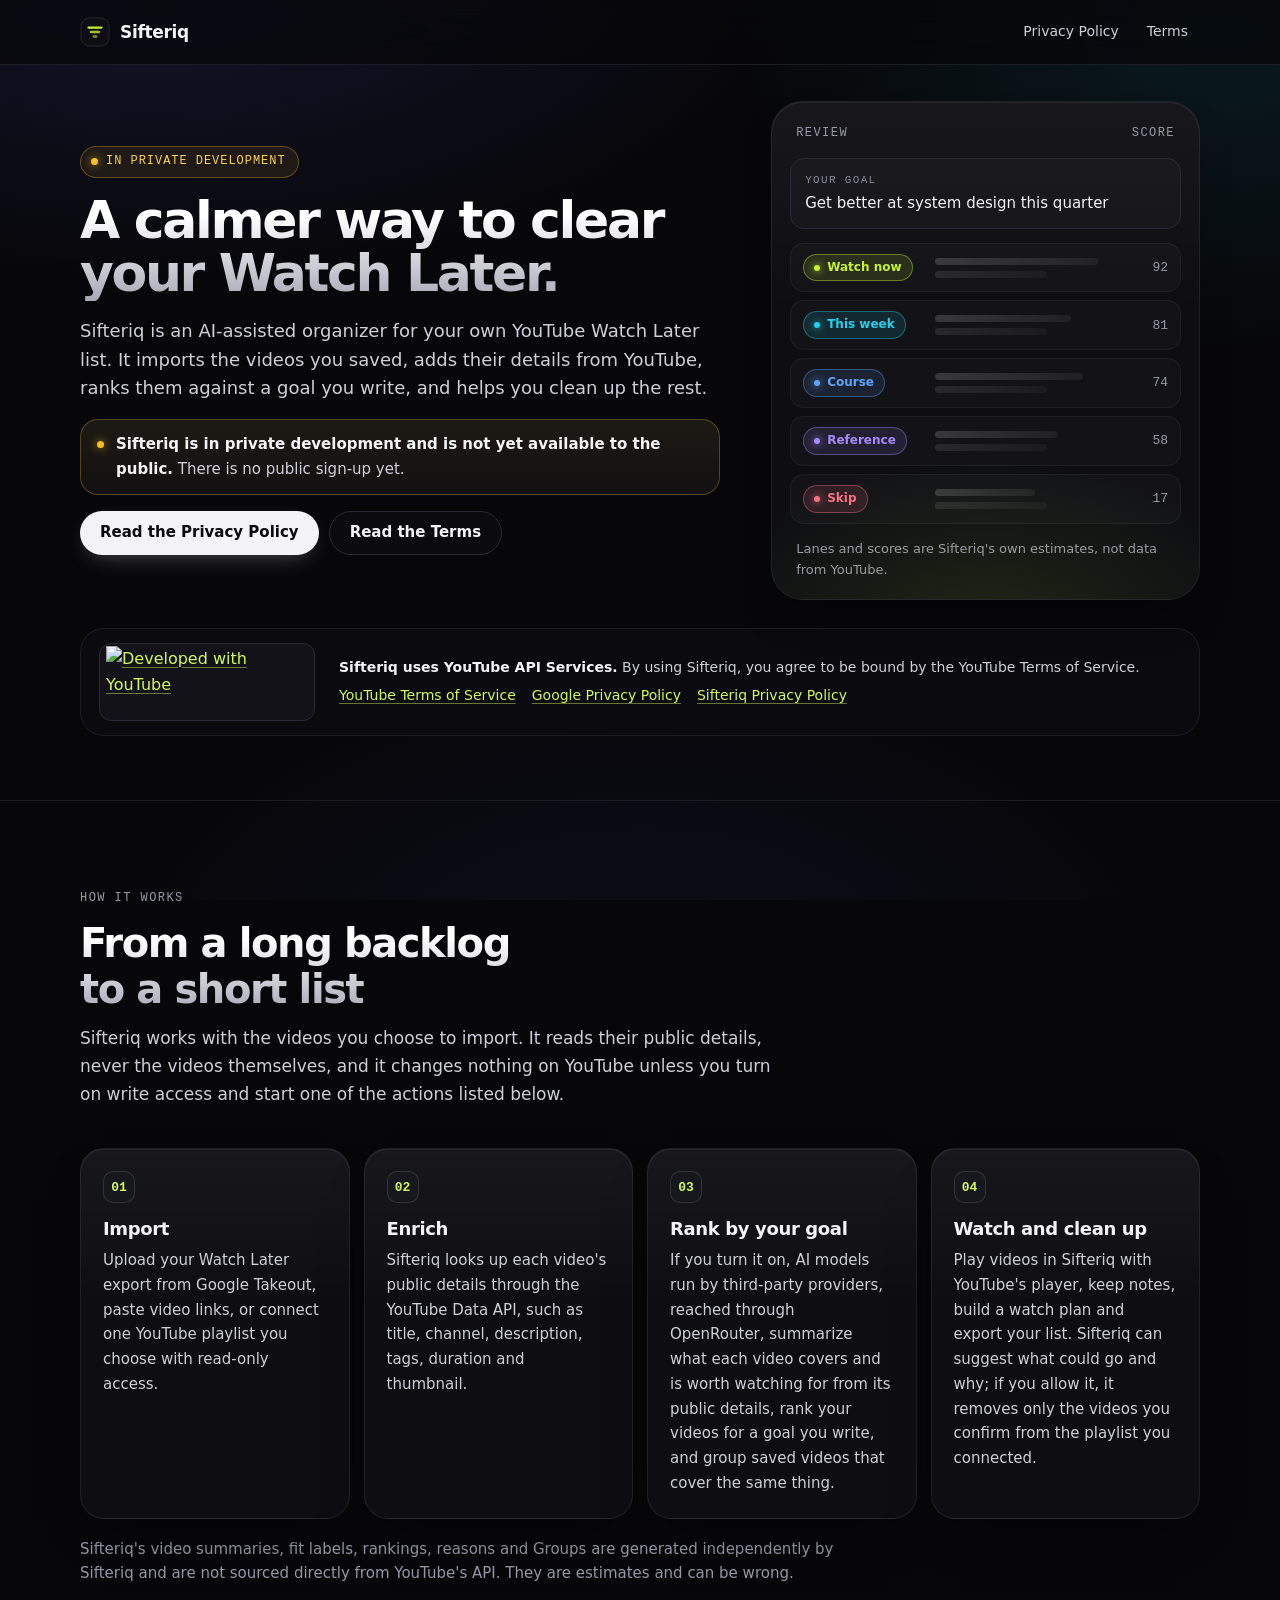
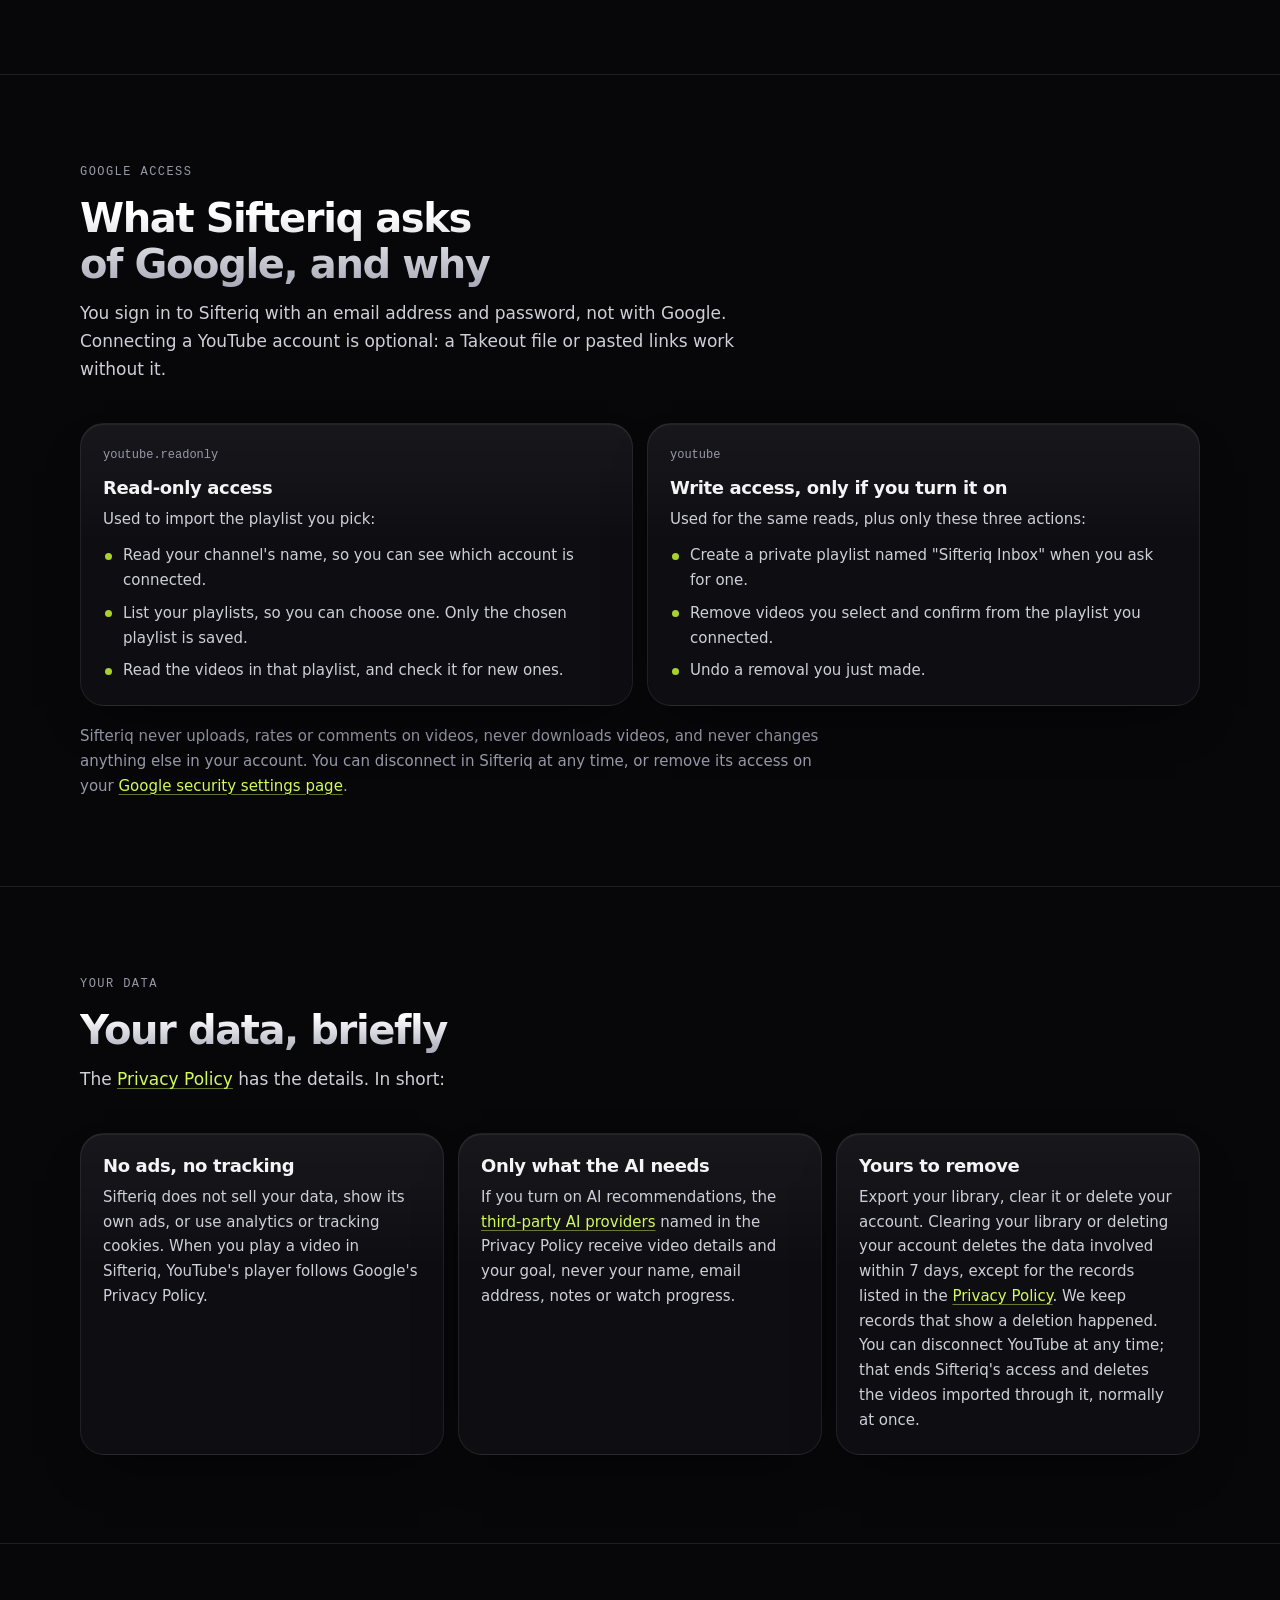
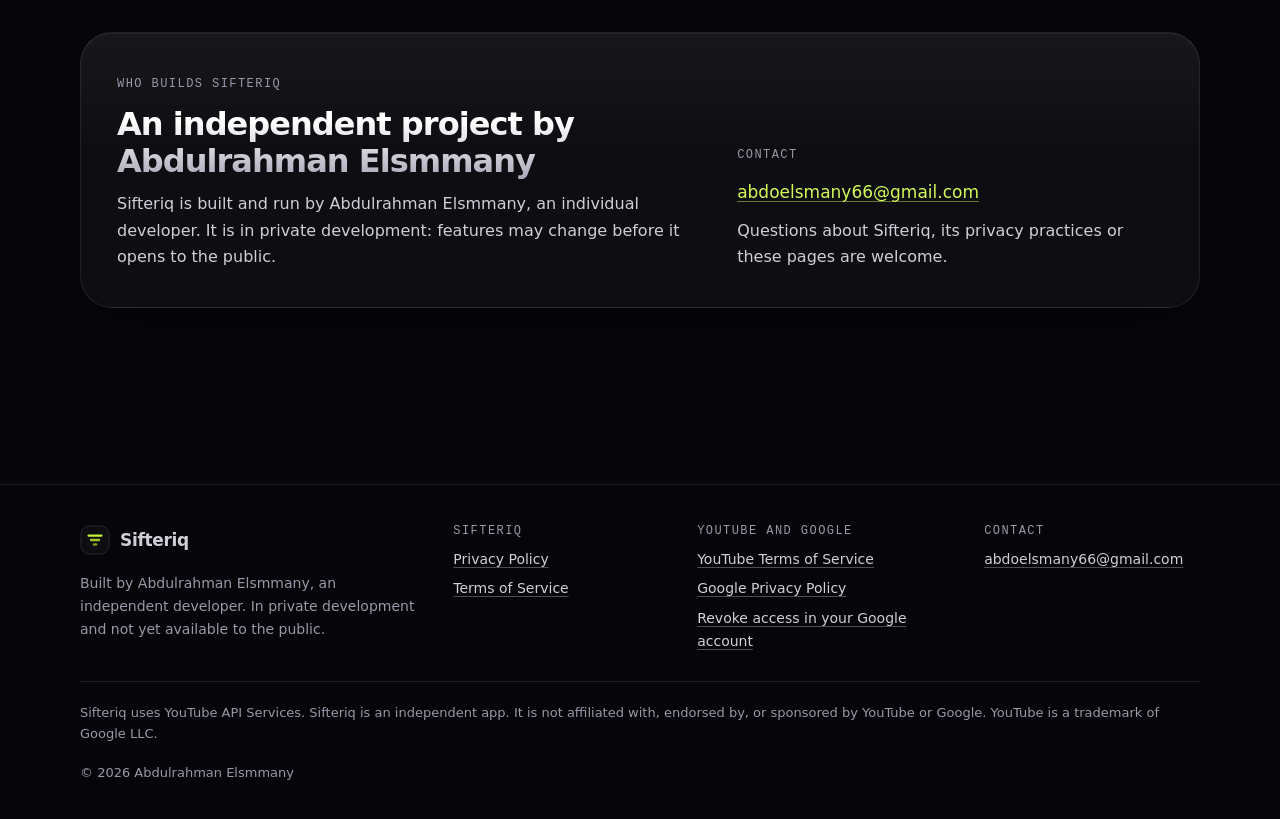
==== commit b0cdc715: "docs(policy): rewrite the privacy policy and terms for the current system A material change, effecti" ====
--- a/index.html
+++ b/index.html
@@ -113,16 +113,16 @@
           </li>
           <li class="card glass">
             <span class="step-num" aria-hidden="true">03</span>
-            <h3>Triage by your goal</h3>
-            <p>If you turn it on, an AI model run by a third-party provider, reached through OpenRouter, reads each video's title, channel, duration, publish year, tags and the start of its description next to a goal you write and suggests a lane for each video, such as watch now, this week, reference or skip.</p>
+            <h3>Rank by your goal</h3>
+            <p>If you turn it on, AI models run by third-party providers, reached through OpenRouter, summarize what each video covers and is worth watching for from its public details, rank your videos for a goal you write, and group saved videos that cover the same thing.</p>
           </li>
           <li class="card glass">
             <span class="step-num" aria-hidden="true">04</span>
-            <h3>Clean up</h3>
-            <p>Review the suggestions, keep notes, build a watch plan and export your list. If you allow it, Sifteriq removes the videos you confirm from the playlist you connected.</p>
+            <h3>Watch and clean up</h3>
+            <p>Play videos in Sifteriq with YouTube's player, keep notes, build a watch plan and export your list. Sifteriq can suggest what could go and why; if you allow it, it removes only the videos you confirm from the playlist you connected.</p>
           </li>
         </ol>
-        <p class="note">Sifteriq's recommendations, priority scores, topics and reasons are generated independently by Sifteriq and are not sourced directly from YouTube's API. They are estimates and can be wrong.</p>
+        <p class="note">Sifteriq's video summaries, fit labels, rankings, reasons and Groups are generated independently by Sifteriq and are not sourced directly from YouTube's API. They are estimates and can be wrong.</p>
       </div>
     </section>
 
@@ -169,11 +169,11 @@
         <ul class="grid-3">
           <li class="card glass">
             <h3>No ads, no tracking</h3>
-            <p>Sifteriq does not sell your data, show ads, or use analytics or tracking cookies.</p>
-          </li>
-          <li class="card glass">
-            <h3>Only what triage needs</h3>
-            <p>If you turn on AI triage, the <a href="privacy.html#ai">third-party AI provider</a> receives video details and your goal, never your name, email address or notes.</p>
+            <p>Sifteriq does not sell your data, show its own ads, or use analytics or tracking cookies. When you play a video in Sifteriq, YouTube's player follows Google's Privacy Policy.</p>
+          </li>
+          <li class="card glass">
+            <h3>Only what the AI needs</h3>
+            <p>If you turn on AI recommendations, the <a href="privacy.html#ai-who">third-party AI providers</a> named in the Privacy Policy receive video details and your goal, never your name, email address, notes or watch progress.</p>
           </li>
           <li class="card glass">
             <h3>Yours to remove</h3>
